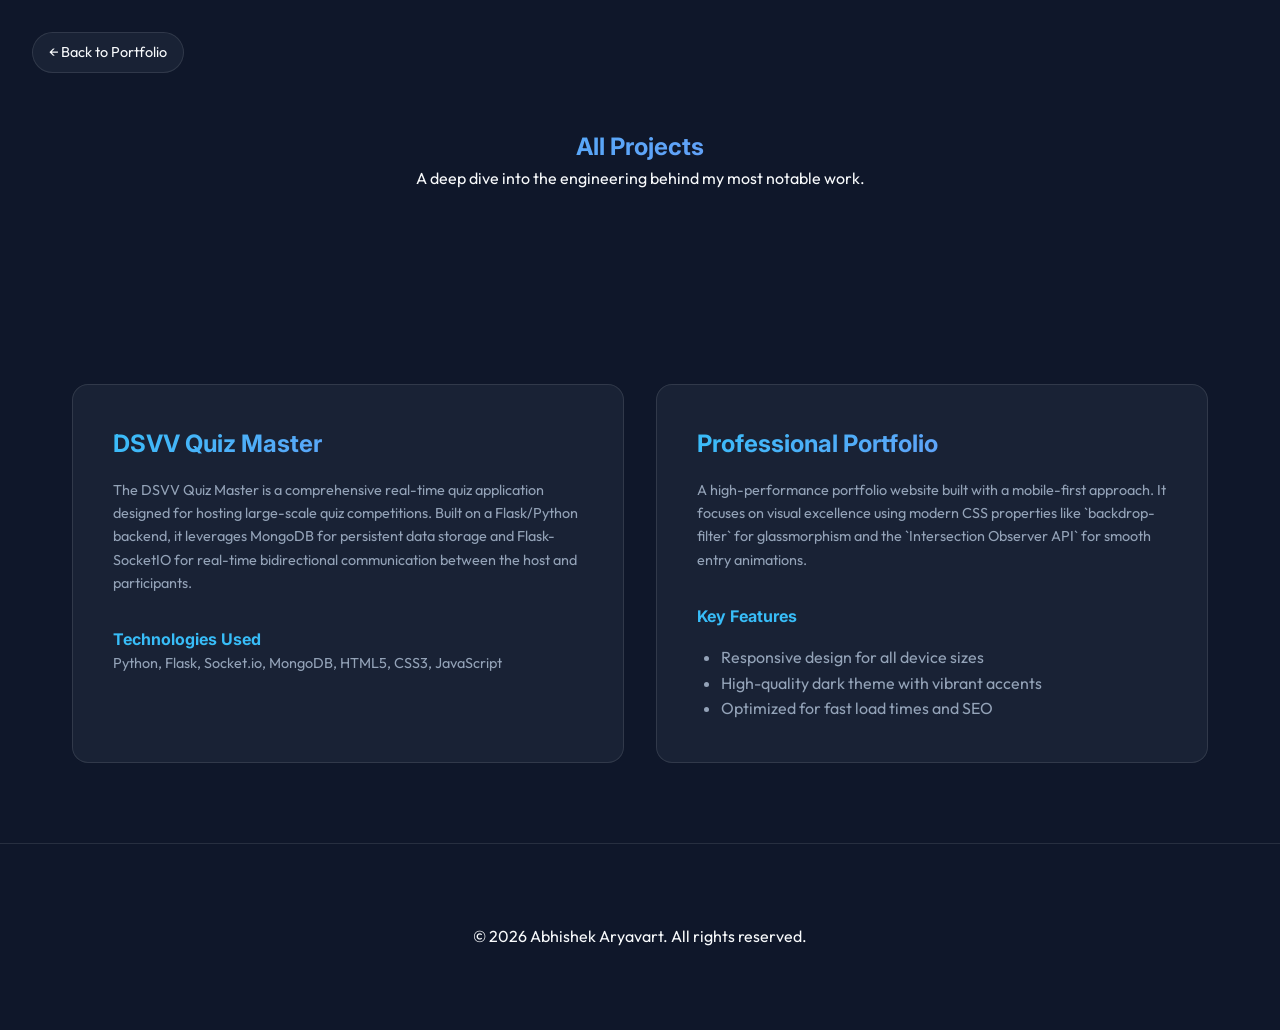
==== projects/projects.html @ 65bfd5c7 "Initial commit: Professional Developer Portfolio for Abhishek Aryavart" ====
<!DOCTYPE html>
<html lang="en">

<head>
    <meta charset="UTF-8">
    <meta name="viewport" content="width=device-width, initial-scale=1.0">
    <title>Projects | Abhishek Aryavart</title>
    <link rel="preconnect" href="https://fonts.googleapis.com">
    <link rel="preconnect" href="https://fonts.gstatic.com" crossorigin>
    <link href="https://fonts.googleapis.com/css2?family=Inter:wght@400;700&family=Outfit:wght@300;600;800&display=swap"
        rel="stylesheet">
    <link rel="stylesheet" href="../style.css">
    <style>
        .projects-hero {
            padding: 8rem 2rem 4rem;
            text-align: center;
        }

        .back-link {
            position: fixed;
            top: 2rem;
            left: 2rem;
            z-index: 1001;
            padding: 0.5rem 1rem;
            background: var(--glass-bg);
            backdrop-filter: blur(5px);
            border: 1px solid var(--glass-border);
            border-radius: 9999px;
            font-size: 0.9rem;
        }
    </style>
</head>

<body class="bg-main text-primary">
    <a href="../index.html" class="back-link">&larr; Back to Portfolio</a>

    <main>
        <section class="projects-hero">
            <h1 class="text-gradient animate">All Projects</h1>
            <p class="animate">A deep dive into the engineering behind my most notable work.</p>
        </section>

        <section id="project-list" class="projects">
            <div class="projects-grid">
                <!-- Project Detail Card 1 -->
                <div class="project-card glass animate" style="padding: 2.5rem;">
                    <h2 class="text-gradient">DSVV Quiz Master</h2>
                    <p style="margin-top: 1rem;">The DSVV Quiz Master is a comprehensive real-time quiz application
                        designed for hosting large-scale quiz competitions. Built on a Flask/Python backend, it
                        leverages MongoDB for persistent data storage and Flask-SocketIO for real-time bidirectional
                        communication between the host and participants.</p>
                    <h4 style="margin-top: 2rem; color: var(--accent-primary);">Technologies Used</h4>
                    <p>Python, Flask, Socket.io, MongoDB, HTML5, CSS3, JavaScript</p>
                </div>

                <!-- Project Detail Card 2 -->
                <div class="project-card glass animate" style="padding: 2.5rem;">
                    <h2 class="text-gradient">Professional Portfolio</h2>
                    <p style="margin-top: 1rem;">A high-performance portfolio website built with a mobile-first
                        approach. It focuses on visual excellence using modern CSS properties like `backdrop-filter` for
                        glassmorphism and the `Intersection Observer API` for smooth entry animations.</p>
                    <h4 style="margin-top: 2rem; color: var(--accent-primary);">Key Features</h4>
                    <ul style="color: var(--text-secondary); margin-top: 1rem; list-style: disc; padding-left: 1.5rem;">
                        <li>Responsive design for all device sizes</li>
                        <li>High-quality dark theme with vibrant accents</li>
                        <li>Optimized for fast load times and SEO</li>
                    </ul>
                </div>
            </div>
        </section>
    </main>

    <footer style="padding: 5rem 2rem; text-align: center; border-top: 1px solid var(--glass-border);">
        <p>&copy;
            <script>document.write(new Date().getFullYear())</script> Abhishek Aryavart. All rights reserved.
        </p>
    </footer>

    <script src="../script.js"></script>
</body>

</html>
---- style.css ----
/* 
    Design System for Abhishek Aryavart's Portfolio
    Theme: Modern Dark / Glassmorphism
*/

:root {
    /* Color Palette */
    --bg-main: #0f172a;
    --bg-secondary: #1e293b;
    --accent-primary: #38bdf8; /* sky-400 */
    --accent-secondary: #818cf8; /* indigo-400 */
    --text-primary: #f8fafc;
    --text-secondary: #94a3b8;
    --glass-bg: rgba(30, 41, 59, 0.7);
    --glass-border: rgba(255, 255, 255, 0.1);
    
    /* Typography */
    --font-main: 'Outfit', sans-serif;
    --font-heading: 'Inter', sans-serif;
    
    /* Spacing & Transitions */
    --section-padding: 5rem 2rem;
    --transition-fast: 0.3s ease;
    --transition-slow: 0.5s cubic-bezier(0.4, 0, 0.2, 1);
}

/* Base Styles */
* {
    margin: 0;
    padding: 0;
    box-sizing: border-box;
    scroll-behavior: smooth;
}

body {
    background-color: var(--bg-main);
    color: var(--text-primary);
    font-family: var(--font-main);
    line-height: 1.6;
    overflow-x: hidden;
}

h1, h2, h3, h4 {
    font-family: var(--font-heading);
    font-weight: 700;
}

a {
    text-decoration: none;
    color: inherit;
    transition: var(--transition-fast);
}

ul {
    list-style: none;
}

section {
    padding: var(--section-padding);
    max-width: 1200px;
    margin: 0 auto;
}

/* Utility Classes */
.glass {
    background: var(--glass-bg);
    backdrop-filter: blur(10px);
    -webkit-backdrop-filter: blur(10px);
    border: 1px solid var(--glass-border);
    border-radius: 1rem;
}

.text-gradient {
    background: linear-gradient(135deg, var(--accent-primary), var(--accent-secondary));
    -webkit-background-clip: text;
    -webkit-text-fill-color: transparent;
}

.btn-primary {
    display: inline-block;
    padding: 0.8rem 1.5rem;
    background: linear-gradient(135deg, var(--accent-primary), var(--accent-secondary));
    color: white;
    border-radius: 9999px;
    font-weight: 600;
    box-shadow: 0 4px 15px rgba(56, 189, 248, 0.3);
}

.btn-primary:hover {
    transform: translateY(-2px);
    box-shadow: 0 8px 25px rgba(56, 189, 248, 0.4);
}

/* Animations */
@keyframes fadeIn {
    from { opacity: 0; transform: translateY(20px); }
    to { opacity: 1; transform: translateY(0); }
}

.animate {
    opacity: 0;
}

.animate.in-view {
    animation: fadeIn var(--transition-slow) forwards;
}

/* Navbar */
header {
    position: fixed;
    top: 0;
    left: 0;
    width: 100%;
    z-index: 1000;
    padding: 1rem 2rem;
    transition: var(--transition-fast);
}

header.scrolled {
    background: var(--glass-bg);
    backdrop-filter: blur(10px);
    border-bottom: 1px solid var(--glass-border);
    padding: 0.7rem 2rem;
}

nav {
    display: flex;
    justify-content: space-between;
    align-items: center;
    max-width: 1200px;
    margin: 0 auto;
}

.logo {
    font-size: 1.5rem;
    font-weight: 800;
}

.nav-links {
    display: flex;
    gap: 2rem;
}

.nav-links a:hover {
    color: var(--accent-primary);
}

/* Hero Section */
.hero {
    height: 100vh;
    display: flex;
    flex-direction: column;
    justify-content: center;
    align-items: flex-start;
    padding-top: 0;
}

.hero h1 {
    font-size: 4rem;
    margin-bottom: 1rem;
}

.hero p {
    font-size: 1.2rem;
    color: var(--text-secondary);
    max-width: 600px;
    margin-bottom: 2rem;
}

/* Projects Grid */
.projects-grid {
    display: grid;
    grid-template-columns: repeat(auto-fit, minmax(300px, 1fr));
    gap: 2rem;
    margin-top: 3rem;
}

.project-card {
    padding: 1.5rem;
    transition: var(--transition-fast);
}

.project-card:hover {
    transform: translateY(-5px);
    border-color: var(--accent-primary);
}

.project-card h3 {
    margin-bottom: 1rem;
}

.project-card p {
    color: var(--text-secondary);
    font-size: 0.9rem;
}

/* Responsive */
@media (max-width: 768px) {
    .hero h1 { font-size: 2.5rem; }
    .nav-links { display: none; }
}
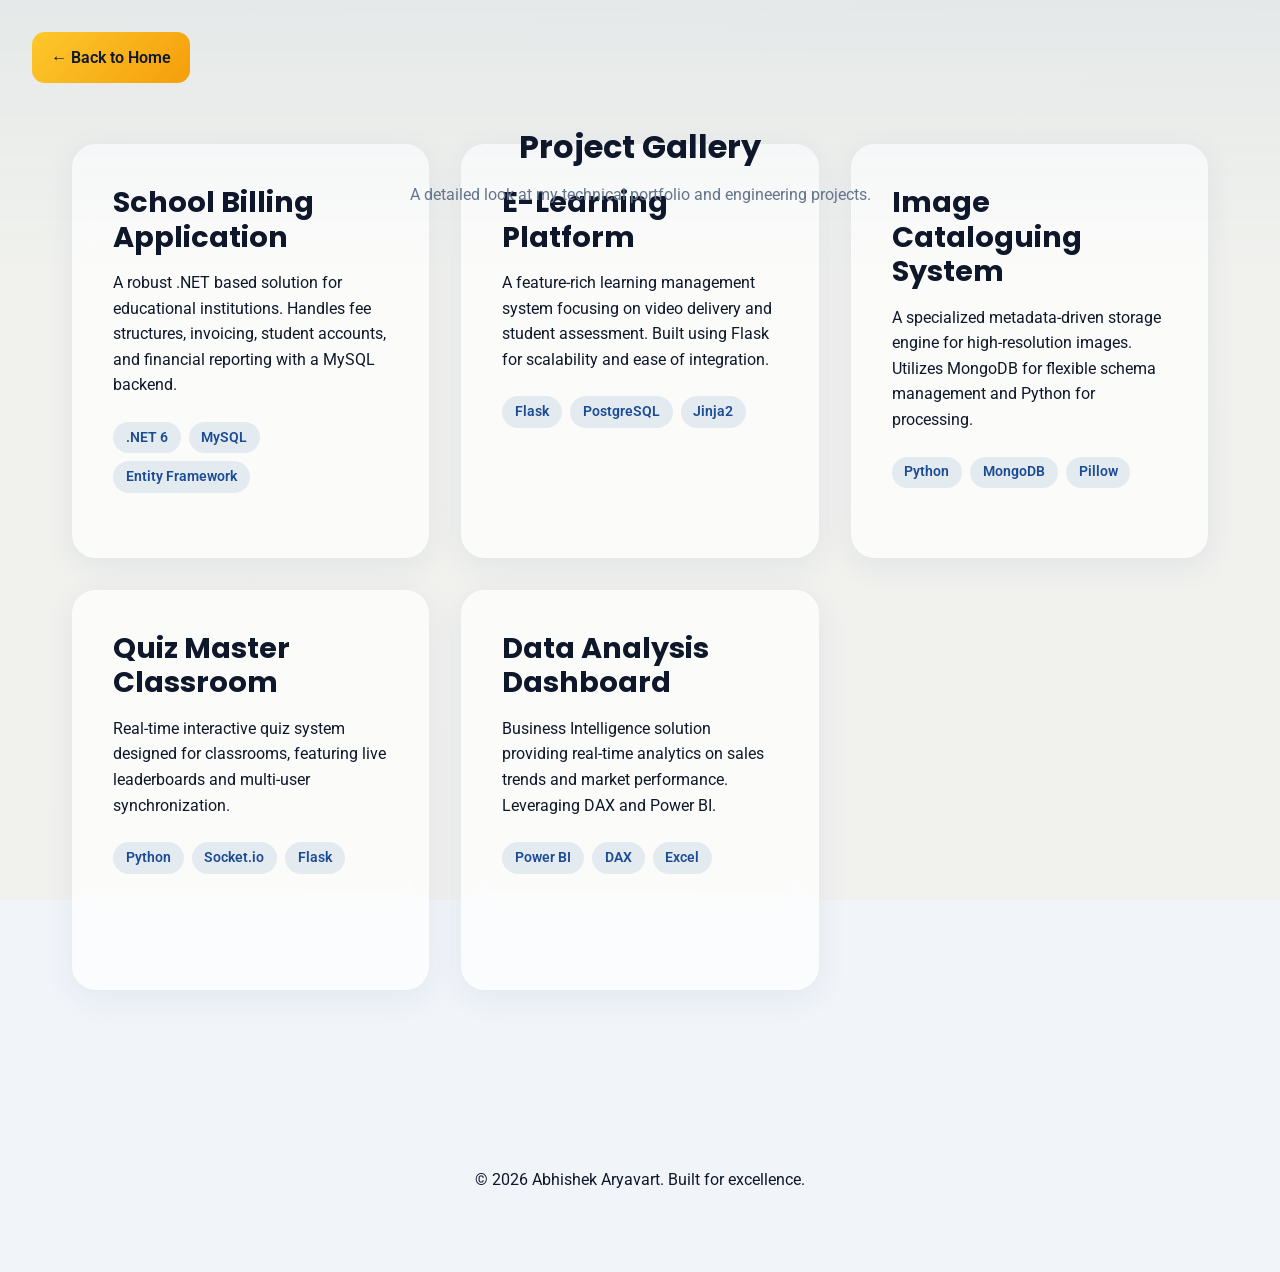
==== commit 09d327c2: "Launch enhanced colorful portfolio version" ====
--- a/projects/projects.html
+++ b/projects/projects.html
@@ -4,76 +4,111 @@
 <head>
     <meta charset="UTF-8">
     <meta name="viewport" content="width=device-width, initial-scale=1.0">
-    <title>Projects | Abhishek Aryavart</title>
-    <link rel="preconnect" href="https://fonts.googleapis.com">
-    <link rel="preconnect" href="https://fonts.gstatic.com" crossorigin>
-    <link href="https://fonts.googleapis.com/css2?family=Inter:wght@400;700&family=Outfit:wght@300;600;800&display=swap"
-        rel="stylesheet">
+    <title>All Projects | Abhishek Aryavart</title>
     <link rel="stylesheet" href="../style.css">
     <style>
-        .projects-hero {
+        .projects-header {
             padding: 8rem 2rem 4rem;
             text-align: center;
+            background: linear-gradient(rgba(28, 76, 148, 0.05), transparent);
         }
 
-        .back-link {
+        .back-nav {
             position: fixed;
             top: 2rem;
             left: 2rem;
-            z-index: 1001;
-            padding: 0.5rem 1rem;
-            background: var(--glass-bg);
-            backdrop-filter: blur(5px);
-            border: 1px solid var(--glass-border);
-            border-radius: 9999px;
-            font-size: 0.9rem;
+            z-index: 1100;
         }
     </style>
 </head>
 
-<body class="bg-main text-primary">
-    <a href="../index.html" class="back-link">&larr; Back to Portfolio</a>
+<body>
+    <div class="bg-animated"></div>
+
+    <a href="../index.html" class="back-nav btn btn-secondary" style="padding: 0.8rem 1.2rem;">&larr; Back to Home</a>
+
+    <header class="projects-header">
+        <h1 class="animate-in">Project Gallery</h1>
+        <p class="animate-in" style="color: var(--text-muted); margin-top: 1rem;">A detailed look at my technical
+            portfolio and engineering projects.</p>
+    </header>
 
     <main>
-        <section class="projects-hero">
-            <h1 class="text-gradient animate">All Projects</h1>
-            <p class="animate">A deep dive into the engineering behind my most notable work.</p>
-        </section>
+        <section id="project-list" class="projects-grid">
+            <!-- Project 1 -->
+            <div class="project-card glass animate-in">
+                <div>
+                    <h3>School Billing Application</h3>
+                    <p style="margin-top: 1rem;">A robust .NET based solution for educational institutions. Handles fee
+                        structures, invoicing, student accounts, and financial reporting with a MySQL backend.</p>
+                    <div class="project-tech">
+                        <span class="tech-tag">.NET 6</span>
+                        <span class="tech-tag">MySQL</span>
+                        <span class="tech-tag">Entity Framework</span>
+                    </div>
+                </div>
+            </div>
 
-        <section id="project-list" class="projects">
-            <div class="projects-grid">
-                <!-- Project Detail Card 1 -->
-                <div class="project-card glass animate" style="padding: 2.5rem;">
-                    <h2 class="text-gradient">DSVV Quiz Master</h2>
-                    <p style="margin-top: 1rem;">The DSVV Quiz Master is a comprehensive real-time quiz application
-                        designed for hosting large-scale quiz competitions. Built on a Flask/Python backend, it
-                        leverages MongoDB for persistent data storage and Flask-SocketIO for real-time bidirectional
-                        communication between the host and participants.</p>
-                    <h4 style="margin-top: 2rem; color: var(--accent-primary);">Technologies Used</h4>
-                    <p>Python, Flask, Socket.io, MongoDB, HTML5, CSS3, JavaScript</p>
+            <!-- Project 2 -->
+            <div class="project-card glass animate-in">
+                <div>
+                    <h3>E-Learning Platform</h3>
+                    <p style="margin-top: 1rem;">A feature-rich learning management system focusing on video delivery
+                        and student assessment. Built using Flask for scalability and ease of integration.</p>
+                    <div class="project-tech">
+                        <span class="tech-tag">Flask</span>
+                        <span class="tech-tag">PostgreSQL</span>
+                        <span class="tech-tag">Jinja2</span>
+                    </div>
                 </div>
+            </div>
 
-                <!-- Project Detail Card 2 -->
-                <div class="project-card glass animate" style="padding: 2.5rem;">
-                    <h2 class="text-gradient">Professional Portfolio</h2>
-                    <p style="margin-top: 1rem;">A high-performance portfolio website built with a mobile-first
-                        approach. It focuses on visual excellence using modern CSS properties like `backdrop-filter` for
-                        glassmorphism and the `Intersection Observer API` for smooth entry animations.</p>
-                    <h4 style="margin-top: 2rem; color: var(--accent-primary);">Key Features</h4>
-                    <ul style="color: var(--text-secondary); margin-top: 1rem; list-style: disc; padding-left: 1.5rem;">
-                        <li>Responsive design for all device sizes</li>
-                        <li>High-quality dark theme with vibrant accents</li>
-                        <li>Optimized for fast load times and SEO</li>
-                    </ul>
+            <!-- Project 3 -->
+            <div class="project-card glass animate-in">
+                <div>
+                    <h3>Image Cataloguing System</h3>
+                    <p style="margin-top: 1rem;">A specialized metadata-driven storage engine for high-resolution
+                        images. Utilizes MongoDB for flexible schema management and Python for processing.</p>
+                    <div class="project-tech">
+                        <span class="tech-tag">Python</span>
+                        <span class="tech-tag">MongoDB</span>
+                        <span class="tech-tag">Pillow</span>
+                    </div>
+                </div>
+            </div>
+
+            <!-- Project 4 -->
+            <div class="project-card glass animate-in">
+                <div>
+                    <h3>Quiz Master Classroom</h3>
+                    <p style="margin-top: 1rem;">Real-time interactive quiz system designed for classrooms, featuring
+                        live leaderboards and multi-user synchronization.</p>
+                    <div class="project-tech">
+                        <span class="tech-tag">Python</span>
+                        <span class="tech-tag">Socket.io</span>
+                        <span class="tech-tag">Flask</span>
+                    </div>
+                </div>
+            </div>
+
+            <!-- Project 5 -->
+            <div class="project-card glass animate-in">
+                <div>
+                    <h3>Data Analysis Dashboard</h3>
+                    <p style="margin-top: 1rem;">Business Intelligence solution providing real-time analytics on sales
+                        trends and market performance. Leveraging DAX and Power BI.</p>
+                    <div class="project-tech">
+                        <span class="tech-tag">Power BI</span>
+                        <span class="tech-tag">DAX</span>
+                        <span class="tech-tag">Excel</span>
+                    </div>
                 </div>
             </div>
         </section>
     </main>
 
     <footer style="padding: 5rem 2rem; text-align: center; border-top: 1px solid var(--glass-border);">
-        <p>&copy;
-            <script>document.write(new Date().getFullYear())</script> Abhishek Aryavart. All rights reserved.
-        </p>
+        <p>&copy; 2026 Abhishek Aryavart. Built for excellence.</p>
     </footer>
 
     <script src="../script.js"></script>
--- a/style.css
+++ b/style.css
@@ -1,30 +1,29 @@
 /* 
-    Design System for Abhishek Aryavart's Portfolio
-    Theme: Modern Dark / Glassmorphism
+    Enhanced Design System for Abhishek Aryavart
+    Theme: Colorful Modern / Glassmorphism
+    Fonts: Poppins (Headings), Roboto (Body)
 */
 
+@import url('https://fonts.googleapis.com/css2?family=Poppins:wght@300;500;700;800&family=Roboto:wght@300;400;500&display=swap');
+
 :root {
-    /* Color Palette */
-    --bg-main: #0f172a;
-    --bg-secondary: #1e293b;
-    --accent-primary: #38bdf8; /* sky-400 */
-    --accent-secondary: #818cf8; /* indigo-400 */
-    --text-primary: #f8fafc;
-    --text-secondary: #94a3b8;
-    --glass-bg: rgba(30, 41, 59, 0.7);
-    --glass-border: rgba(255, 255, 255, 0.1);
-    
-    /* Typography */
-    --font-main: 'Outfit', sans-serif;
-    --font-heading: 'Inter', sans-serif;
-    
-    /* Spacing & Transitions */
-    --section-padding: 5rem 2rem;
-    --transition-fast: 0.3s ease;
-    --transition-slow: 0.5s cubic-bezier(0.4, 0, 0.2, 1);
-}
-
-/* Base Styles */
+    /* Colors */
+    --primary-blue: #1c4c94;
+    --accent-yellow: #fdc82c;
+    --text-dark: #0f172a;
+    --text-light: #f8fafc;
+    --text-muted: #64748b;
+    --bg-light: #f1f5f9;
+    --glass-bg: rgba(255, 255, 255, 0.7);
+    --glass-border: rgba(255, 255, 255, 0.2);
+    --grad-primary: linear-gradient(135deg, var(--primary-blue), #2563eb);
+    --grad-accent: linear-gradient(135deg, var(--accent-yellow), #f59e0b);
+
+    /* Layout */
+    --transition: cubic-bezier(0.4, 0, 0.2, 1);
+}
+
+/* Reset & Base */
 * {
     margin: 0;
     padding: 0;
@@ -33,169 +32,342 @@
 }
 
 body {
-    background-color: var(--bg-main);
-    color: var(--text-primary);
-    font-family: var(--font-main);
+    font-family: 'Roboto', sans-serif;
+    color: var(--text-dark);
+    background: var(--bg-light);
     line-height: 1.6;
     overflow-x: hidden;
 }
 
-h1, h2, h3, h4 {
-    font-family: var(--font-heading);
-    font-weight: 700;
+h1,
+h2,
+h3,
+h4 {
+    font-family: 'Poppins', sans-serif;
+    line-height: 1.2;
 }
 
 a {
     text-decoration: none;
     color: inherit;
-    transition: var(--transition-fast);
-}
-
-ul {
-    list-style: none;
-}
-
-section {
-    padding: var(--section-padding);
-    max-width: 1200px;
-    margin: 0 auto;
-}
-
-/* Utility Classes */
-.glass {
-    background: var(--glass-bg);
-    backdrop-filter: blur(10px);
-    -webkit-backdrop-filter: blur(10px);
-    border: 1px solid var(--glass-border);
-    border-radius: 1rem;
-}
-
-.text-gradient {
-    background: linear-gradient(135deg, var(--accent-primary), var(--accent-secondary));
-    -webkit-background-clip: text;
-    -webkit-text-fill-color: transparent;
-}
-
-.btn-primary {
-    display: inline-block;
-    padding: 0.8rem 1.5rem;
-    background: linear-gradient(135deg, var(--accent-primary), var(--accent-secondary));
-    color: white;
-    border-radius: 9999px;
-    font-weight: 600;
-    box-shadow: 0 4px 15px rgba(56, 189, 248, 0.3);
-}
-
-.btn-primary:hover {
-    transform: translateY(-2px);
-    box-shadow: 0 8px 25px rgba(56, 189, 248, 0.4);
-}
-
-/* Animations */
-@keyframes fadeIn {
-    from { opacity: 0; transform: translateY(20px); }
-    to { opacity: 1; transform: translateY(0); }
-}
-
-.animate {
-    opacity: 0;
-}
-
-.animate.in-view {
-    animation: fadeIn var(--transition-slow) forwards;
-}
-
-/* Navbar */
-header {
+    transition: 0.3s var(--transition);
+}
+
+/* Animated Background */
+.bg-animated {
     position: fixed;
     top: 0;
     left: 0;
     width: 100%;
+    height: 100%;
+    z-index: -1;
+    background: linear-gradient(-45deg, #1c4c94, #2563eb, #fbbf24, #fdc82c);
+    background-size: 400% 400%;
+    animation: gradientShift 15s ease infinite;
+    opacity: 0.05;
+}
+
+@keyframes gradientShift {
+    0% {
+        background-position: 0% 50%;
+    }
+
+    50% {
+        background-position: 100% 50%;
+    }
+
+    100% {
+        background-position: 0% 50%;
+    }
+}
+
+/* Layout Utilities */
+section {
+    padding: 6rem 2rem;
+    max-width: 1200px;
+    margin: 0 auto;
+}
+
+.glass {
+    background: var(--glass-bg);
+    backdrop-filter: blur(12px);
+    -webkit-backdrop-filter: blur(12px);
+    border: 1px solid var(--glass-border);
+    border-radius: 1.5rem;
+    box-shadow: 0 8px 32px 0 rgba(31, 38, 135, 0.07);
+}
+
+/* Header & Nav */
+header {
+    position: fixed;
+    top: 0;
+    width: 100%;
     z-index: 1000;
+    padding: 1.5rem 2rem;
+    transition: 0.4s var(--transition);
+}
+
+header.scrolled {
     padding: 1rem 2rem;
-    transition: var(--transition-fast);
-}
-
-header.scrolled {
-    background: var(--glass-bg);
+    background: rgba(255, 255, 255, 0.8);
     backdrop-filter: blur(10px);
-    border-bottom: 1px solid var(--glass-border);
-    padding: 0.7rem 2rem;
+    box-shadow: 0 4px 15px rgba(0, 0, 0, 0.05);
 }
 
 nav {
+    max-width: 1200px;
+    margin: 0 auto;
     display: flex;
     justify-content: space-between;
     align-items: center;
-    max-width: 1200px;
-    margin: 0 auto;
 }
 
 .logo {
     font-size: 1.5rem;
     font-weight: 800;
+    color: var(--primary-blue);
 }
 
 .nav-links {
     display: flex;
     gap: 2rem;
-}
-
-.nav-links a:hover {
-    color: var(--accent-primary);
+    list-style: none;
+}
+
+.nav-links a {
+    font-weight: 500;
+    position: relative;
+}
+
+.nav-links a::after {
+    content: '';
+    position: absolute;
+    bottom: -5px;
+    left: 0;
+    width: 0;
+    height: 2px;
+    background: var(--accent-yellow);
+    transition: 0.3s;
+}
+
+.nav-links a:hover::after {
+    width: 100%;
 }
 
 /* Hero Section */
 .hero {
     height: 100vh;
     display: flex;
-    flex-direction: column;
+    align-items: center;
+    justify-content: space-between;
+    gap: 2rem;
+    padding-top: 0;
+}
+
+.hero-content {
+    flex: 1;
+}
+
+.hero h1 {
+    font-size: 5rem;
+    font-weight: 800;
+    margin-bottom: 0.5rem;
+    color: var(--primary-blue);
+}
+
+.hero h2 {
+    font-size: 1.5rem;
+    font-weight: 500;
+    color: var(--text-muted);
+    margin-bottom: 2rem;
+}
+
+.hero-img {
+    flex: 0.8;
+    display: flex;
     justify-content: center;
-    align-items: flex-start;
-    padding-top: 0;
-}
-
-.hero h1 {
-    font-size: 4rem;
-    margin-bottom: 1rem;
-}
-
-.hero p {
-    font-size: 1.2rem;
-    color: var(--text-secondary);
-    max-width: 600px;
-    margin-bottom: 2rem;
-}
-
-/* Projects Grid */
+    position: relative;
+}
+
+.hero-img img {
+    width: 350px;
+    height: 350px;
+    border-radius: 50%;
+    object-fit: cover;
+    border: 8px solid white;
+    box-shadow: 0 20px 50px rgba(0, 0, 0, 0.1);
+}
+
+.btn-container {
+    display: flex;
+    gap: 1rem;
+}
+
+.btn {
+    padding: 1rem 2rem;
+    border-radius: 0.8rem;
+    font-weight: 600;
+    display: inline-block;
+    cursor: pointer;
+    border: none;
+}
+
+.btn-primary {
+    background: var(--grad-primary);
+    color: white;
+}
+
+.btn-secondary {
+    background: var(--grad-accent);
+    color: var(--text-dark);
+}
+
+.btn:hover {
+    transform: translateY(-3px);
+    box-shadow: 0 10px 20px rgba(0, 0, 0, 0.1);
+}
+
+/* Skills Cards */
+.skills-grid {
+    display: grid;
+    grid-template-columns: repeat(auto-fill, minmax(200px, 1fr));
+    gap: 1.5rem;
+    margin-top: 3rem;
+}
+
+.skill-card {
+    padding: 2rem;
+    text-align: center;
+    transition: 0.3s;
+}
+
+.skill-card:hover {
+    border-color: var(--accent-yellow);
+    transform: translateY(-5px);
+}
+
+.skill-card h3 {
+    margin-bottom: 0.5rem;
+}
+
+/* Projects Section */
 .projects-grid {
     display: grid;
-    grid-template-columns: repeat(auto-fit, minmax(300px, 1fr));
+    grid-template-columns: repeat(auto-fit, minmax(350px, 1fr));
     gap: 2rem;
     margin-top: 3rem;
 }
 
 .project-card {
-    padding: 1.5rem;
-    transition: var(--transition-fast);
-}
-
-.project-card:hover {
-    transform: translateY(-5px);
-    border-color: var(--accent-primary);
+    padding: 2.5rem;
+    display: flex;
+    flex-direction: column;
+    justify-content: space-between;
+    min-height: 400px;
 }
 
 .project-card h3 {
+    font-size: 1.8rem;
     margin-bottom: 1rem;
 }
 
-.project-card p {
-    color: var(--text-secondary);
-    font-size: 0.9rem;
-}
-
-/* Responsive */
-@media (max-width: 768px) {
-    .hero h1 { font-size: 2.5rem; }
-    .nav-links { display: none; }
-}
+.project-tech {
+    margin: 1.5rem 0;
+    display: flex;
+    flex-wrap: wrap;
+    gap: 0.5rem;
+}
+
+.tech-tag {
+    background: rgba(28, 76, 148, 0.1);
+    color: var(--primary-blue);
+    padding: 0.3rem 0.8rem;
+    border-radius: 2rem;
+    font-size: 0.85rem;
+    font-weight: 600;
+}
+
+/* Experience Section */
+.exp-item {
+    padding: 2rem;
+    margin-bottom: 1.5rem;
+    display: flex;
+    align-items: center;
+    gap: 2rem;
+}
+
+/* Contact Form */
+.contact-container {
+    display: grid;
+    grid-template-columns: 1fr 1.5fr;
+    gap: 3rem;
+    margin-top: 3rem;
+}
+
+.contact-info a {
+    display: block;
+    margin-bottom: 1rem;
+    font-size: 1.1rem;
+    font-weight: 500;
+}
+
+.contact-form input,
+.contact-form textarea {
+    width: 100%;
+    padding: 1rem;
+    margin-bottom: 1.5rem;
+    border-radius: 0.8rem;
+    border: 1px solid var(--border-color);
+    background: rgba(255, 255, 255, 0.5);
+    font-family: inherit;
+}
+
+/* Animations */
+.animate-in {
+    opacity: 0;
+    transform: translateY(30px);
+    transition: 1s var(--transition);
+}
+
+.animate-show {
+    opacity: 1;
+    transform: translateY(0);
+}
+
+/* Mobile Responsive */
+@media (max-width: 968px) {
+    .hero {
+        flex-direction: column-reverse;
+        justify-content: center;
+        text-align: center;
+        height: auto;
+        padding-top: 10rem;
+    }
+
+    .hero h1 {
+        font-size: 3.5rem;
+    }
+
+    .hero-img img {
+        width: 280px;
+        height: 280px;
+    }
+
+    .btn-container {
+        justify-content: center;
+    }
+
+    .contact-container {
+        grid-template-columns: 1fr;
+    }
+}
+
+@media (max-width: 640px) {
+    .nav-links {
+        display: none;
+    }
+
+    .hero h1 {
+        font-size: 2.8rem;
+    }
+}
